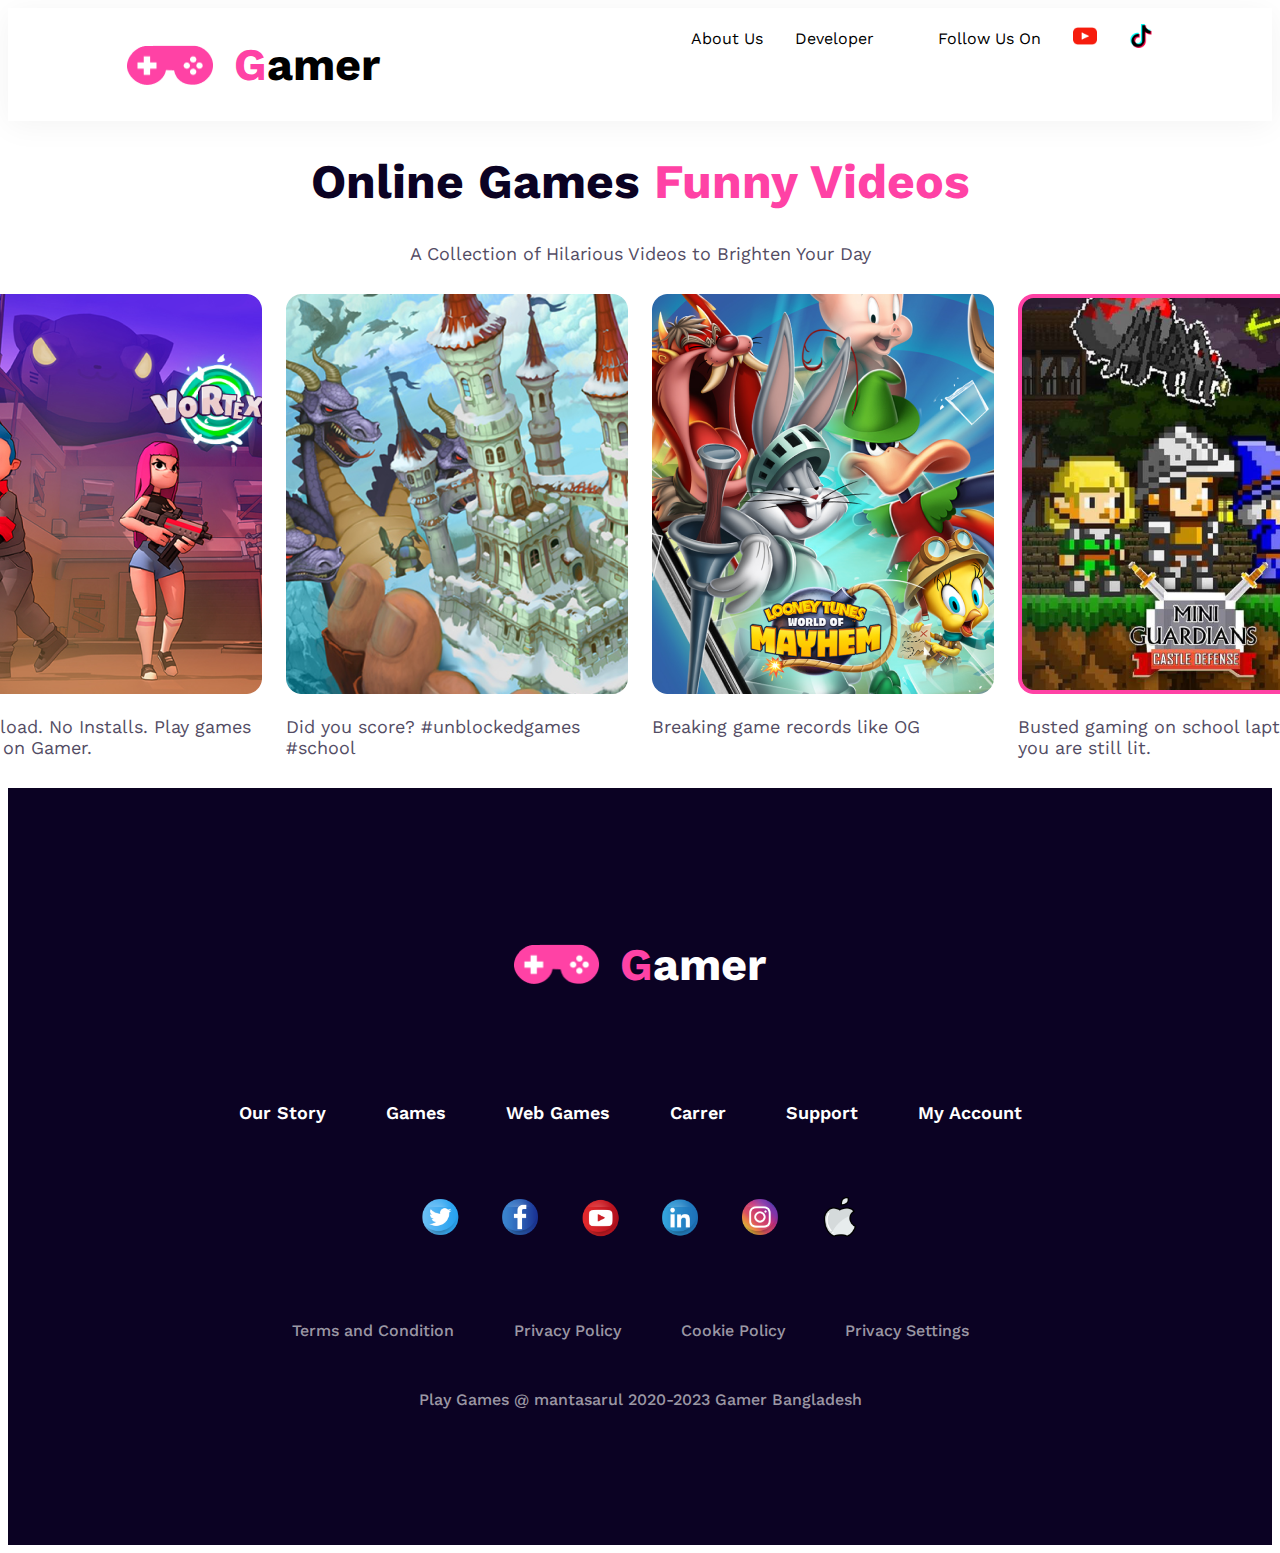
==== index.html @ 4290f9f6 "first commit" ====
<!DOCTYPE html>
<html lang="en">
<head>
    <meta charset="UTF-8">
    <meta name="viewport" content="width=device-width, initial-scale=1.0">
    <title>GameShop</title>
    <link rel="stylesheet" href="style.css">
    <link rel="preconnect" href="https://fonts.googleapis.com">
    <link rel="preconnect" href="https://fonts.gstatic.com" crossorigin>
    <link href="https://fonts.googleapis.com/css2?family=Lato:wght@700;900&family=Work+Sans:wght@400;500;600;700;800&display=swap" rel="stylesheet">
</head>
<body>
    <header>
        <nav class="nav-container">
            <div class="nav-logo">
                
                <img id="nav-img" src="images/Frame.png" alt="">
                <h1 class="gamer-logo-header"><span style="color: #FF42A5;">G</span>amer</h1>
            </div>
            <div class="nav-menu">
                <ul>
                    <li>About Us</li>
                    <li>Developer</li>
                    <li class="nav-special">
                        <div class="nav-special-box">
                            <li>Follow Us On</li>
                            <li><img class="nav-icon" src="images/youtube.png" alt=""></li>
                            <li><img class="nav-icon" src="images/tik-tok.png" alt=""></li>  
                        </div>
                    </li>
                </ul>
            </div>
        </nav>
    </header>



    <main>
        <section class="banner-1">
            <!-- <div class="goat"> -->
                <!-- <img class="banner-1-img" src="images/Group 14.png" alt=""> -->
           <!-- </div> -->

                <!-- <img class="banner-1-img" src="images/Group 18.png" alt=""> -->
        </section>

        <section class="online-game">

            <h1>Online Games <span style="color: #FF42A5 ">Funny Videos</span></h1>

            <p>A Collection of Hilarious Videos to Brighten Your Day</p>

            <div class="card-collection">

                    <div class="card">
                        <img src="images/Rectangle 4.png" alt="">
                        <p>No Download. No Installs. Play games Instantly on Gamer.</p>
                    </div>

                    <div class="card">
                        <img src="images/Rectangle 5.png" alt="">
                        <p>Did you score? #unblockedgames #school</p>
                    </div>
                    
                    <div class="card">
                        <img src="images/Rectangle 6.png" alt="">
                        <p>Breaking game records like OG</p>
                    </div>

                    <div class="card">
                        <img src="images/Rectangle 7.png" alt="">
                        <p>Busted gaming on school laptop, but you are still lit.</p>
                    </div>
            </div>

        </section>
    </main>

    <footer class="footer">
        <div class="footer-logo-1">
            <img id="nav-img" src="images/Frame.png" alt="">
            <h1 class="gamer-logo-footer"><span style="color: #FF42A5;">G</span>amer</h1>
        </div>
        <div class="footer-list">
            <ul>
                <li>Our Story</li>
                <li>Games</li>
                <li>Web Games</li>
                <li>Carrer</li>
                <li>Support</li>
                <li>My Account</li>
            </ul>
        </div>
        <div class="footer-logo-2">
            <ul>
                <li><img style="height: 2.5rem;" src="images/twitter.png" alt=""></li>
                <li><img style="height: 2.5rem;" src="images/facebook-circular-logo.png" alt=""></li>
                <li><img style="height: 2.5rem;" src="images/utube.png" alt=""></li>
                <li><img style="height: 2.5rem;" src="images/linkedin.png" alt=""></li>
                <li><img style="height: 2.5rem;" src="images/instagram.png" alt=""></li>
                <li><img style="height: 2.5rem;" src="images/apple.png" alt=""></li>
            </ul>
        </div>
        <div class="terms">
            <ul>
                <li>Terms and Condition</li>
                <li>Privacy Policy</li>
                <li>Cookie Policy</li>
                <li>Privacy Settings</li>
            </ul>
        </div>
        <div class="copyright">
            <p>Play Games @ mantasarul 2020-2023 Gamer Bangladesh</p>
        </div>
    </footer>
</body>
</html>
---- style.css ----
*{
    font-family: Work Sans; 
}

/* NAV STYLE START */

.gamer-logo-header{
    font-size: 2.8125rem;
    font-weight: 700;
    /* color: #FF42A5;  */
    color: black;
}

.gamer-logo-footer{
    font-size: 2.8125rem;
    font-weight: 700;
    /* color: #FF42A5;  */
    color: #FFF;
}

.nav-icon{
    height: 1.5rem;
}

.nav-container{
    display: flex;
    justify-content: space-around;
    background: #FFF;
    box-shadow: 0px 4px 30px 0px rgba(0, 0, 0, 0.05);
}

.nav-logo{
    display: flex;
    align-items: center;
}

.nav-menu ul{
    display: flex;
    list-style: none;
    align-items: center;
}

.nav-menu ul li{
    align-items: center;
    padding-left: 2rem;
}

.nav-special{
    align-items: center;
}


.nav-special-box > li{
    width: 16.375rem;
    height: 3.5rem;
    flex-shrink: 0; 
    border-radius: 0.5rem;
    background: red;
}

#nav-img{
    width: 5.37756rem;
    height: 2.5rem;
    flex-shrink: 0;
    padding-right: 1.25rem;
}

/* NAV STYLE END */

/* BANNER 1 STYLE START */

.banner-1{
    /* display: flex; */
    background-image: url("backgroud.png");
    background-size: cover;
}

.banner-1-img{
    height: 43.75rem; 
    padding-right: 4.25rem;
}

/* .goat{
    background-image: url("images/Group 14.png");
    flex: wrap;
} */

/* BANNER 1 STYLE END */


/* --------------------------------------------------------------------------------------------------- */


/* ONLINE GAME STYLE START */

.online-game{
    text-align: center;
}

.card-collection{
    display: flex;
    justify-content: center;
}

.card{
    max-width: 22rem;
    padding: 0.75rem;
    text-align: left;
}

.online-game h1{
    color: #0B0223; 
    font-weight: 700; 
    font-size: 3rem; 
}

.online-game p{
    color: #534C64; 
    font-size: 1.125rem; 
    font-weight: 400; 
}




/* --------------------------------------------------------------------------------------------------- */


/* FOOTER SECTION STYLE START */

.footer-logo-1{
    display: flex;
    align-items: center;
    justify-content: center;
    padding-top: 7.5rem;
}

.footer-list ul{
    color: #FFF; 
    display: flex;
    justify-content: center; 
    font-size: 1.125rem;
    font-style: normal;
    font-weight: 600; 

}

.footer-list ul li{
    padding-right: 3.75rem;
    list-style: none;
    padding-top: 3.94rem;
}


.footer-logo-2 ul li{
    list-style: none;
    padding-right: 2.5rem;
    padding-top: 3.5rem;
}

.footer-logo-2 ul{
    display: flex;
    justify-content: center;

}

.terms ul{
    display: flex;
    justify-content: center; 
}

.terms ul li{
    list-style: none;
    padding-right: 3.75rem;
    padding-top: 4rem;
    color: rgba(255, 255, 255, 0.60);
    font-size: 1rem;
    font-style: normal;
    font-weight: 500;
}

.terms p, .copyright{
    justify-content: center;
    text-align: center;
    padding-top: 1.12rem;
    padding-bottom: 7.5rem;
    color: rgba(255, 255, 255, 0.60);
    font-size: 1rem;
    font-weight: 500;
}

.footer{
    background: #0B0223;
    /* margin-left: 0px;
    margin-right: 0px;
    padding-left: 0px;
    padding-right: 0px; */
}
/* .copyright> p{
    padding-left: 46rem;
    padding-right: 46rem;
} */

/* FOOTER SECTION STYLE END */
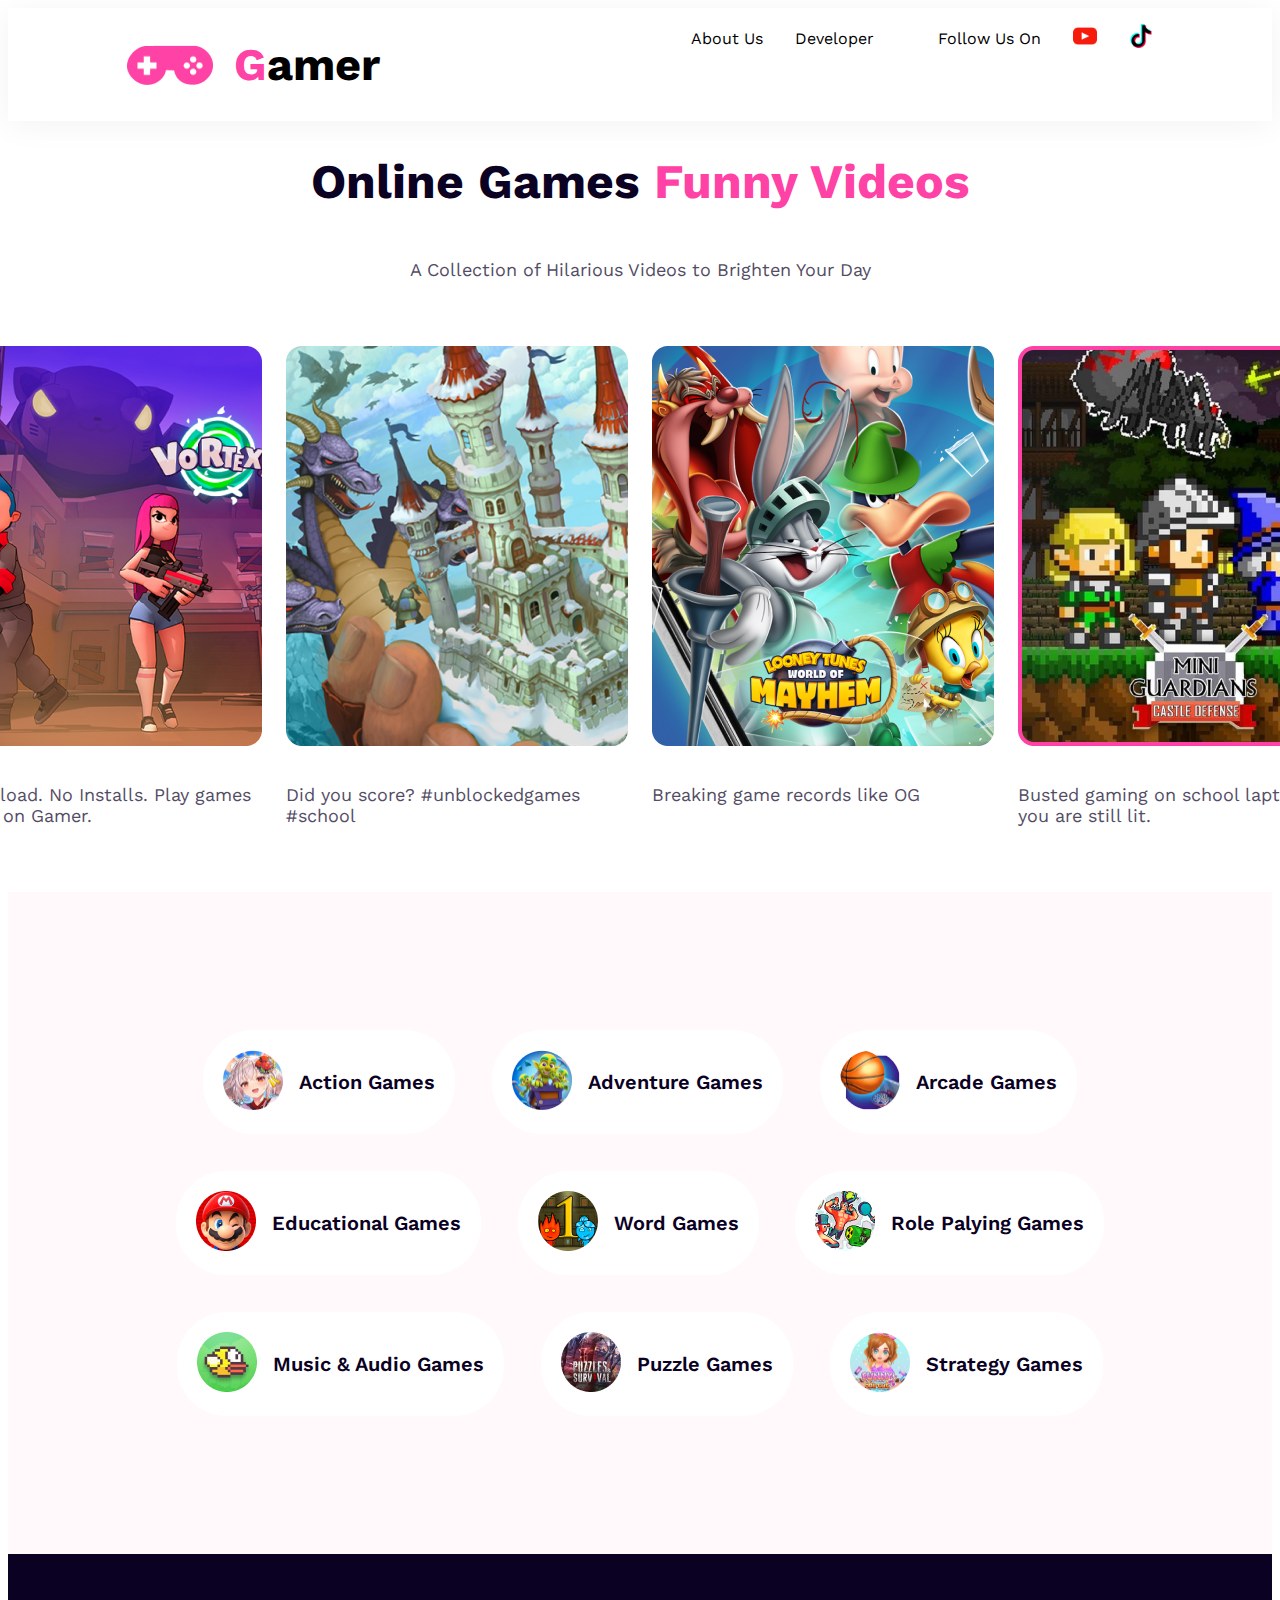
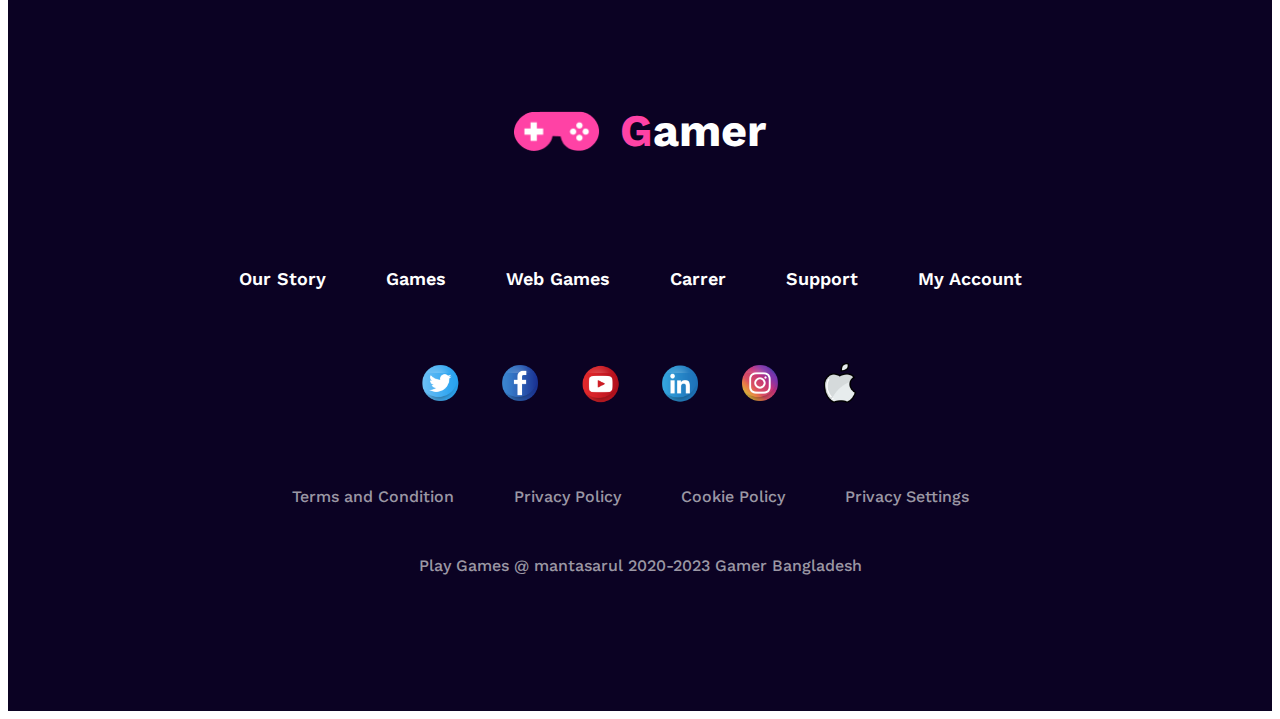
==== commit 21ea9f75: "icon section added" ====
--- a/index.html
+++ b/index.html
@@ -74,6 +74,49 @@
             </div>
 
         </section>
+
+        <section class="icons">
+            <!-- <div class="icon-container"> -->
+                <div class="icon-card">
+                    <img src="images/Rectangle 11.png" alt="">
+                    <p>Action Games</p>
+                </div>
+                <div class="icon-card">
+                    <img src="images/Rectangle 12.png" alt="">
+                    <p>Adventure Games</p>
+                </div>
+                <div class="icon-card">
+                    <img src="images/Rectangle 13.png" alt="">
+                    <p>Arcade Games</p>
+                </div>
+                <div class="icon-card">
+                    <img src="images/Rectangle 14.png" alt="">
+                    <p>Educational Games</p>
+                </div>
+                <div class="icon-card">
+                    <img src="images/Rectangle 15.png" alt="">
+                    <p>Word Games</p>
+                </div>
+                <div class="icon-card">
+                    <img src="images/Rectangle 16.png" alt="">
+                    <p>Role Palying Games</p>
+                </div>
+                <div class="icon-card">
+                    <img src="images/Rectangle 17.png" alt="">
+                    <p>Music & Audio Games</p>
+                </div>
+                <div class="icon-card">
+                    <img src="images/Rectangle 18.png" alt="">
+                    <p>Puzzle Games</p>
+                </div>
+                <div class="icon-card">
+                    <img src="images/Rectangle 19.png" alt="">
+                    <p>Strategy Games</p>
+                </div>
+            <!-- </div> -->
+
+        </section>
+
     </main>
 
     <footer class="footer">
--- a/style.css
+++ b/style.css
@@ -118,9 +118,44 @@
     color: #534C64; 
     font-size: 1.125rem; 
     font-weight: 400; 
-}
-
-
+    padding-bottom: 2.25rem;
+    padding-top: 1rem;
+}
+
+.icons, .icon-card{
+    display: flex;
+}
+
+.icons{
+    flex-wrap: wrap;
+    background: linear-gradient(90deg, rgba(255, 66, 165, 0.03) 0%, rgba(255, 66, 165, 0.03) 100%);
+    /* padding: 7rem 15.56rem; */
+    padding-top: 7.5rem;
+    padding-bottom: 7.5rem;
+    padding-left: 100px;
+    padding-right: 100px;
+    justify-content: center;
+}
+
+.icon-card img{
+    width: 3.75rem;
+    height: 3.75rem;
+    flex-shrink: 0; 
+}
+
+.icon-card p{
+    color: #0B0223; 
+    font-size: 1.25rem; 
+    font-weight: 600; 
+    padding-left: 1rem;
+}
+
+.icon-card{
+    padding: 1.25rem;
+    border-radius: 3.125rem;
+    background: #FFF;
+    margin: 1.15rem;
+}
 
 
 /* --------------------------------------------------------------------------------------------------- */
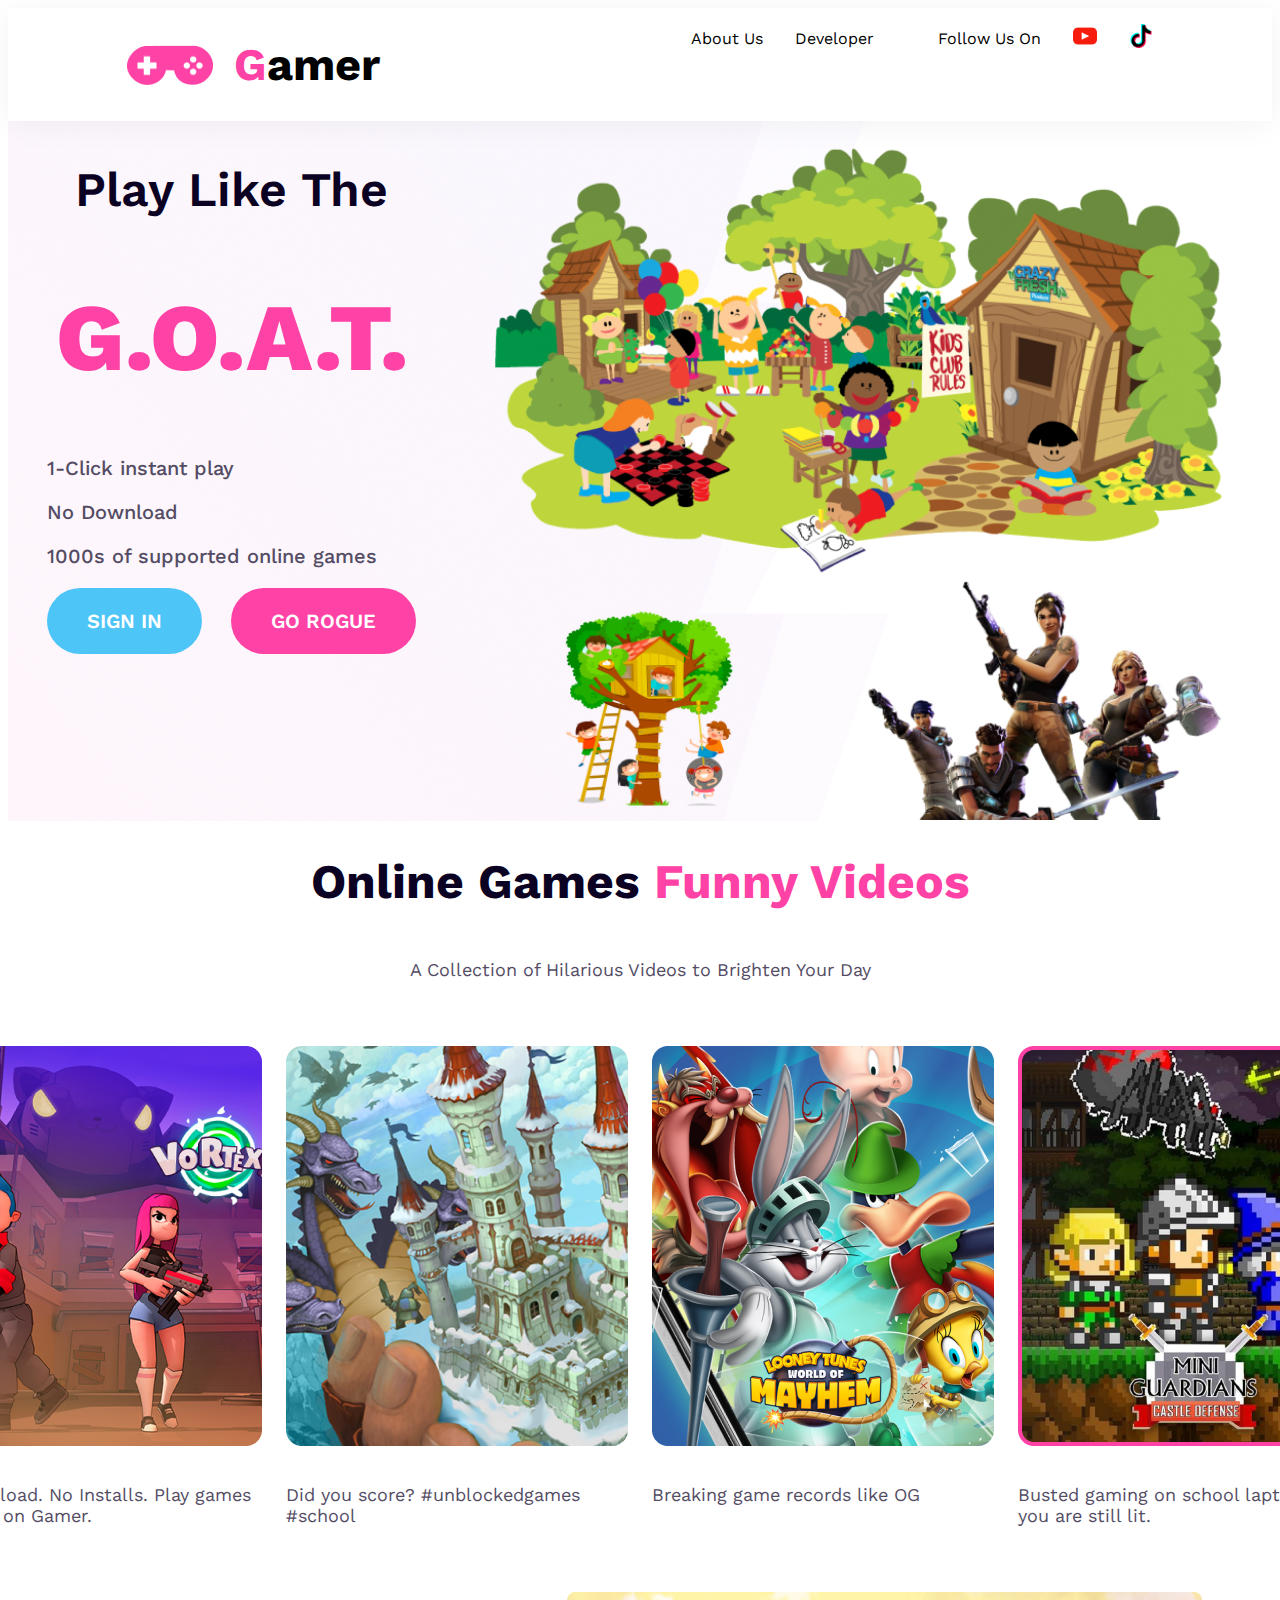
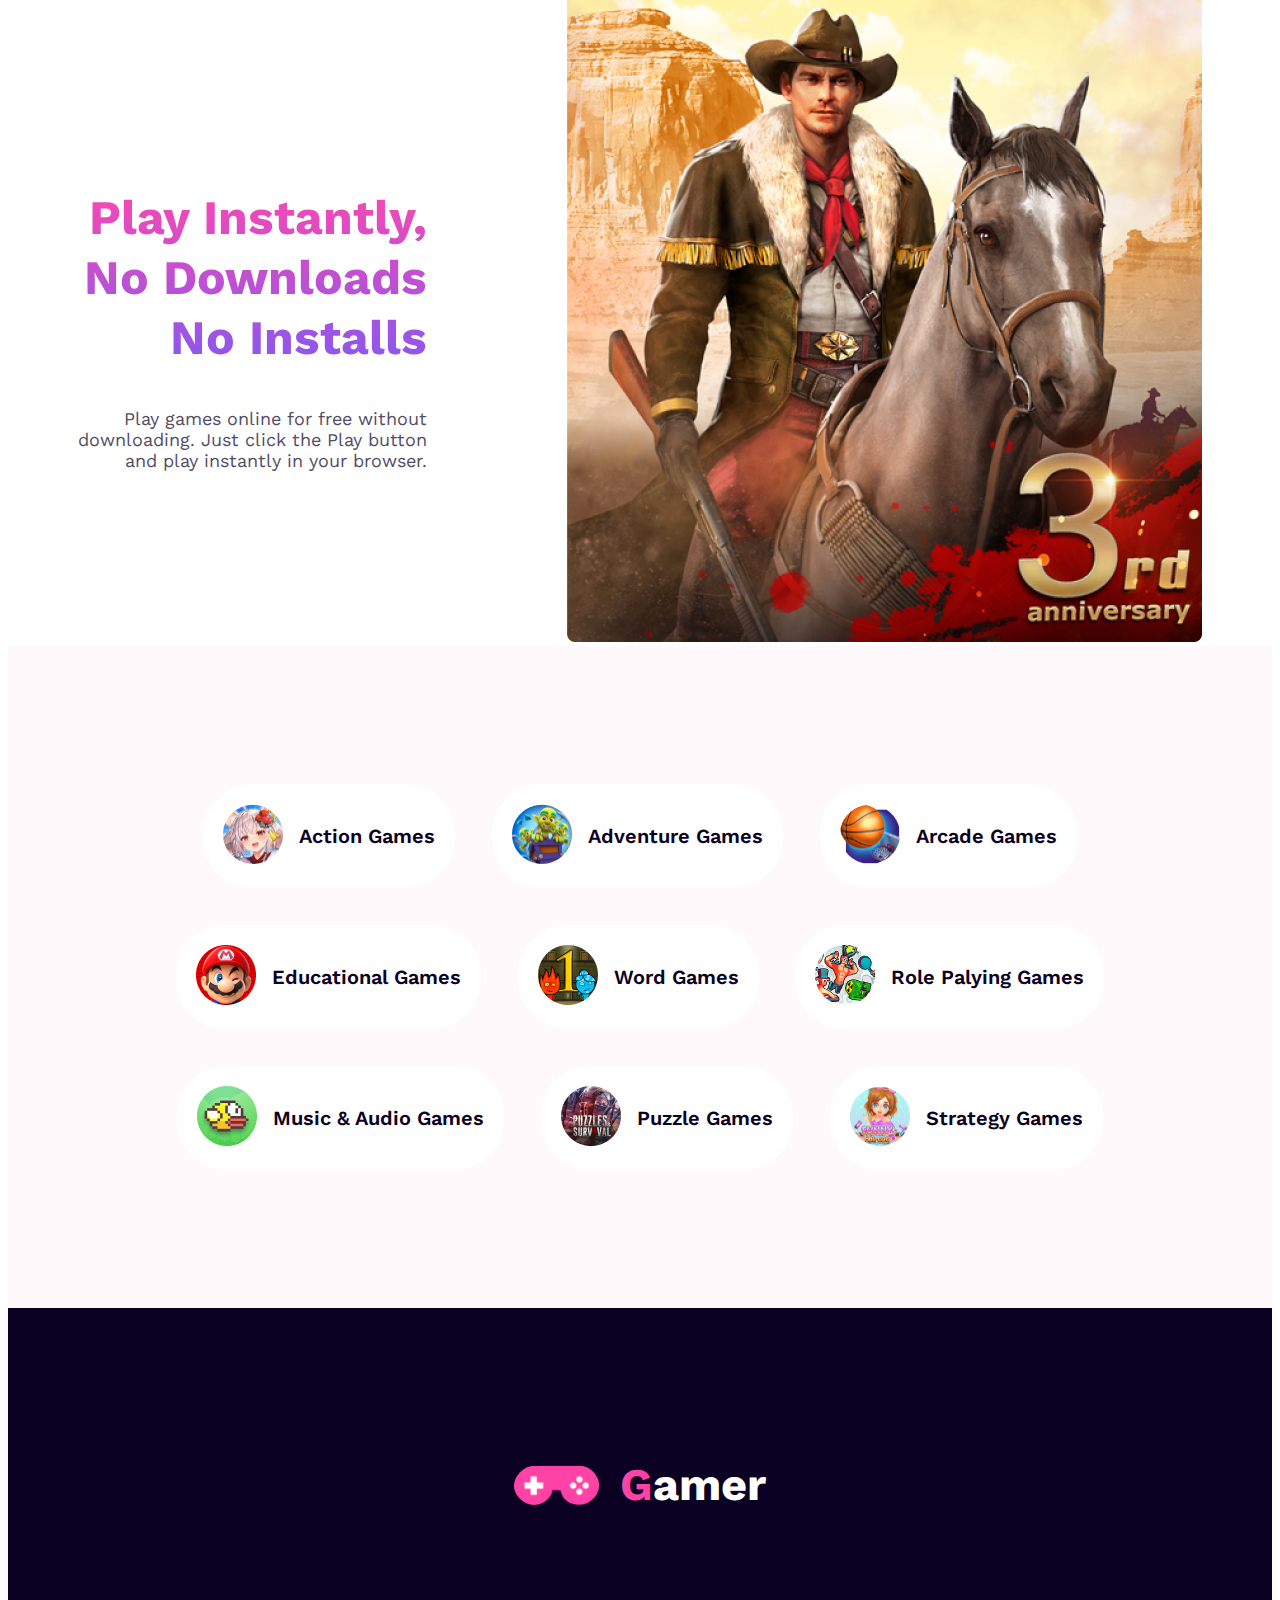
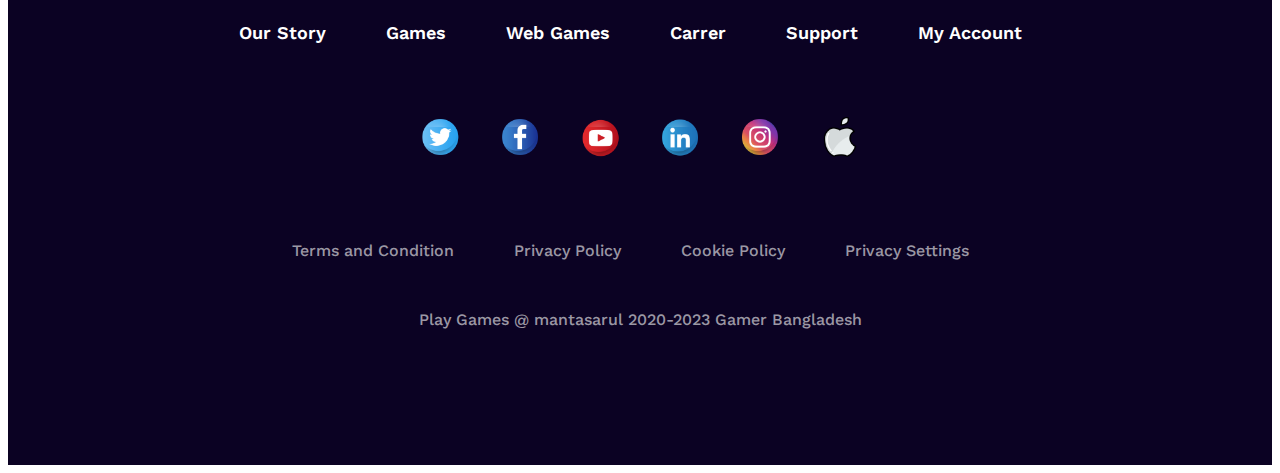
==== commit 23d1c007: "structure done" ====
--- a/index.html
+++ b/index.html
@@ -37,11 +37,21 @@
 
     <main>
         <section class="banner-1">
-            <!-- <div class="goat"> -->
-                <!-- <img class="banner-1-img" src="images/Group 14.png" alt=""> -->
-           <!-- </div> -->
+            <div class="banner-content">
 
-                <!-- <img class="banner-1-img" src="images/Group 18.png" alt=""> -->
+                <h2>Play Like The</h2>
+                <h1>G.O.A.T.</h1>
+                <!-- <p id="play">Play Like The</p>
+                <p id="goat">G.O.A.T.</p> -->
+                <p>1-Click instant play</p>
+                <p>No Download</p>
+                <p>1000s of supported online games</p>
+
+                <button id="signin">SIGN IN</button>
+                <button id="rogue">GO ROGUE</button>
+
+            </div>
+            <img src="images/Group 18.png" alt="">
         </section>
 
         <section class="online-game">
@@ -71,6 +81,18 @@
                         <img src="images/Rectangle 7.png" alt="">
                         <p>Busted gaming on school laptop, but you are still lit.</p>
                     </div>
+            </div>
+
+        </section>
+
+        <section class="play">
+            <div class="writing">
+                <h2>Play Instantly,<br><span style="color: black;">No Downloads</span><br><span style="color: black;" >No Installs</span></h2>
+                <p>Play games online for free without<br>downloading. Just click the Play button<br>and play instantly in your browser.</p>
+            </div>
+            <div class="photo" >
+                <img src="images/Rectangle 55.png" alt="">
+                <!-- <img src="images/Rectangle 66.png" alt=""> -->
             </div>
 
         </section>
--- a/style.css
+++ b/style.css
@@ -69,8 +69,8 @@
 
 /* BANNER 1 STYLE START */
 
-.banner-1{
-    /* display: flex; */
+/* .banner-1{
+    display: flex;
     background-image: url("backgroud.png");
     background-size: cover;
 }
@@ -78,12 +78,81 @@
 .banner-1-img{
     height: 43.75rem; 
     padding-right: 4.25rem;
-}
+} */
 
 /* .goat{
     background-image: url("images/Group 14.png");
     flex: wrap;
 } */
+
+
+.banner-1{
+    background-image: url("backgroud.png");
+    height: 43.75rem;
+    background-repeat: no-repeat;
+    display: flex;
+    justify-content: space-around;
+}
+
+.banner-content h2{
+/* #play{ */
+    color: #0B0223; 
+    font-weight: 600; 
+    text-align: center;
+    font-size: 3rem; 
+    /* padding-top: 9.25rem; */
+}
+
+.banner-content h1{
+/* #goat{ */
+    color: #FF42A5;
+    text-align: center; 
+    font-size: 5.9375rem; 
+    font-weight: 800; 
+
+}
+
+.banner-content p{
+    color: #534C64; 
+    font-size: 1.25rem; 
+    font-weight: 500; 
+}
+
+#signin{
+    border-radius: 3rem;
+    background: #4EC5F7;
+    display: inline-flex;
+    padding: 1.3125rem 2.5rem;
+    align-items: flex-start;
+    gap: 0.625rem;
+    border: none;
+    color: white;
+    font-size: 1.25rem; 
+    font-weight: 600; 
+}
+
+#rogue{
+    margin-left: 1.5rem;
+    border-radius: 3rem;
+    background: #FF42A5;
+    display: inline-flex;
+    padding: 1.3125rem 2.5rem;
+    align-items: flex-start;
+    gap: 0.625rem;
+    border: none;
+    color: white;
+    font-size: 1.25rem; 
+    font-weight: 600; 
+}
+
+/* .banner-1 img{
+
+} */
+
+.banner-1 h2{
+    padding-top: 0;
+}
+
 
 /* BANNER 1 STYLE END */
 
@@ -161,6 +230,38 @@
 /* --------------------------------------------------------------------------------------------------- */
 
 
+/* PLAY SECTION START */
+
+.play{
+    display: flex;
+    align-items: center;
+    justify-content: space-around;
+
+}
+
+.writing p{
+    color: #534C64;
+    font-size: 1.125rem;
+    font-weight: 400;
+    text-align: right; 
+}
+
+.writing h2{
+    background: linear-gradient(180deg, #F948B2 0%, #8758F1 100%);
+    background-clip: text;
+    -webkit-background-clip: text;
+    -webkit-text-fill-color: transparent;
+    text-align: right;
+    font-family: Work Sans;
+    font-size: 3rem;
+    font-style: normal;
+    font-weight: 700;
+    line-height: 3.75rem; /* 125% */
+}
+
+/* --------------------------------------------------------------------------------------------------- */
+
+
 /* FOOTER SECTION STYLE START */
 
 .footer-logo-1{
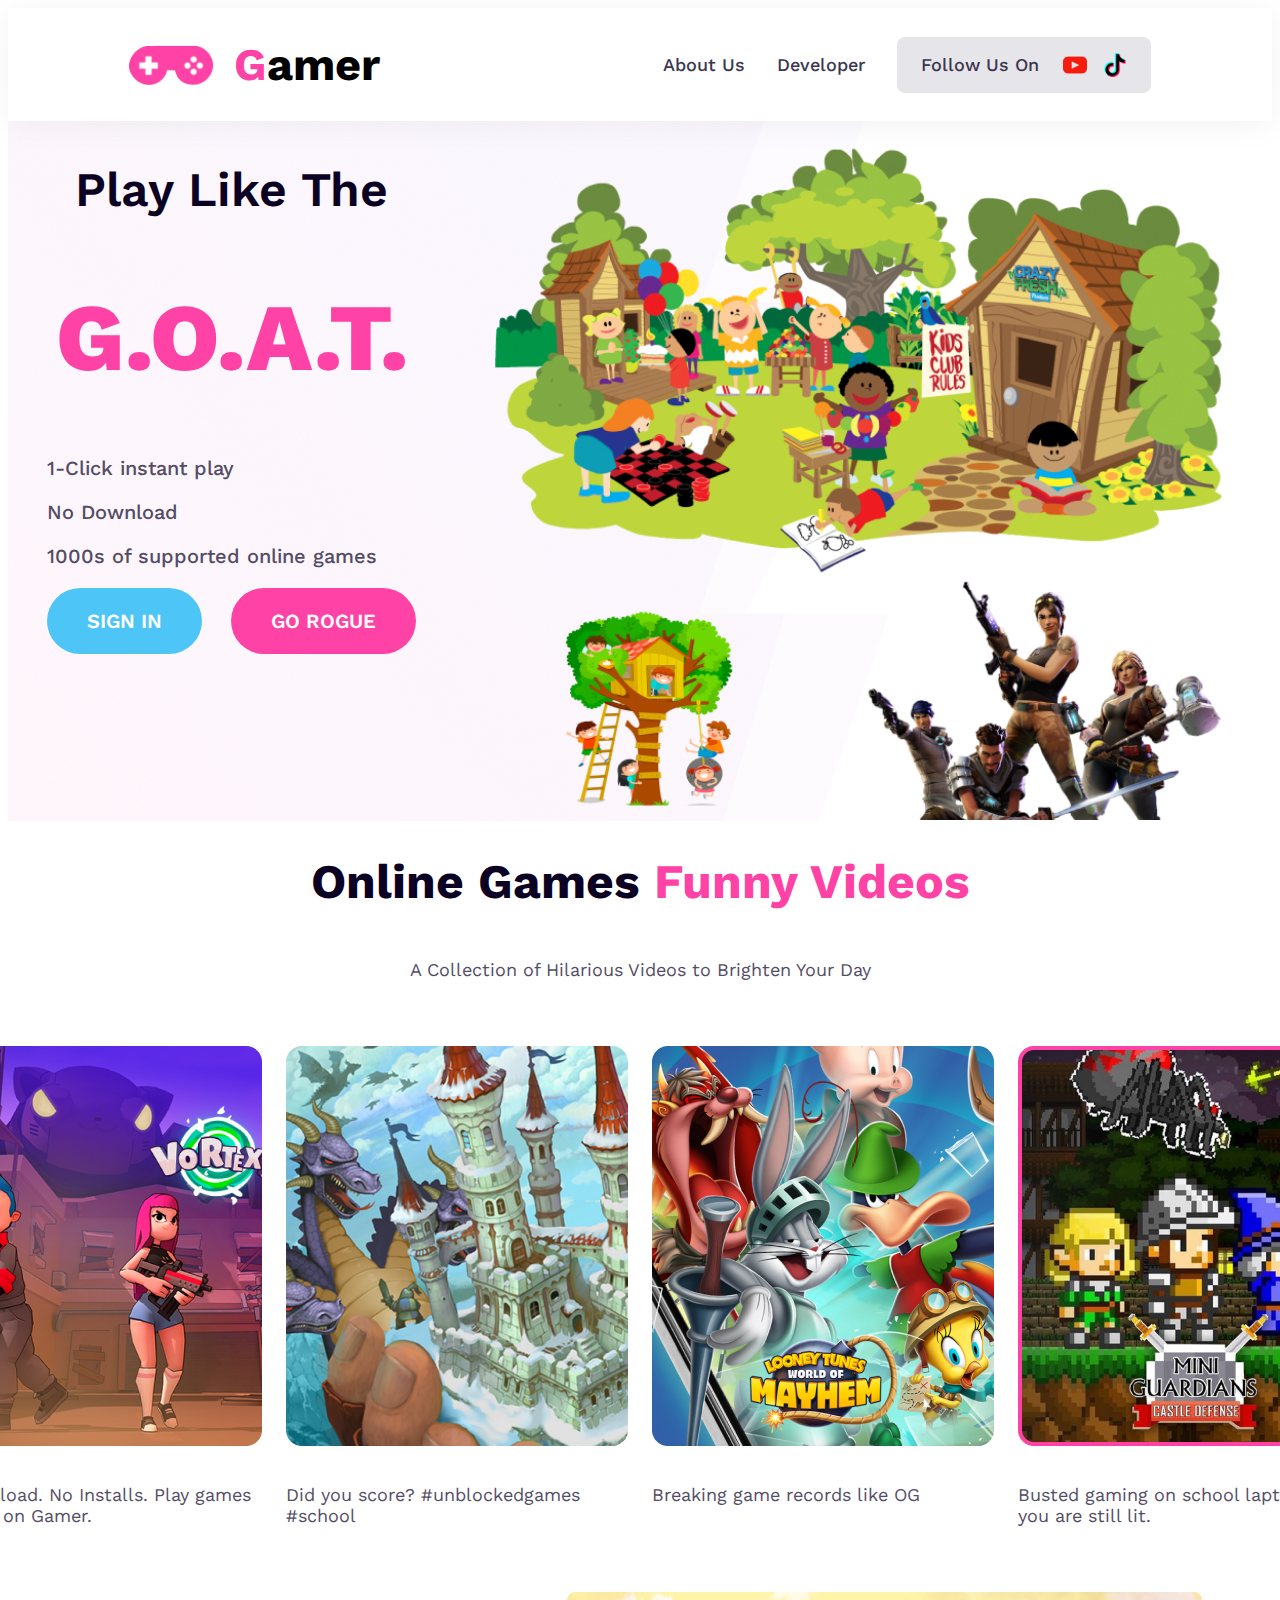
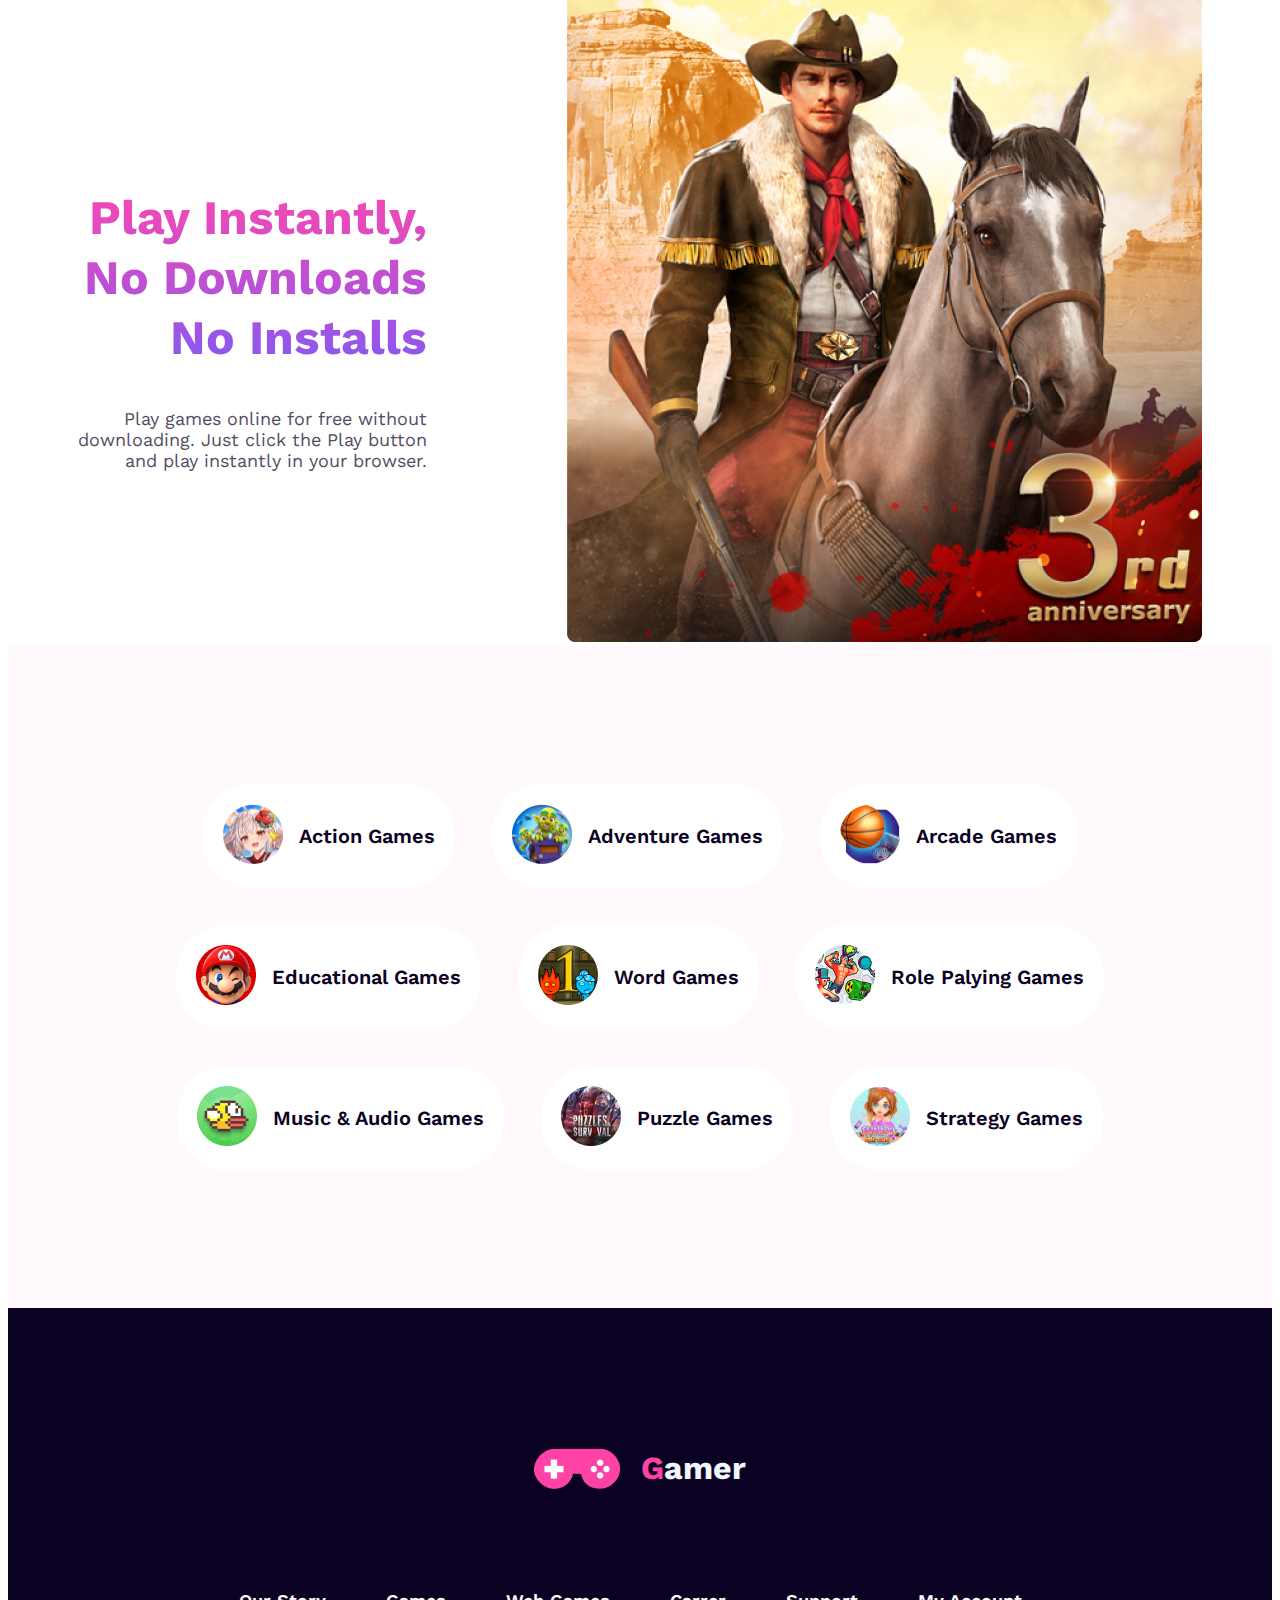
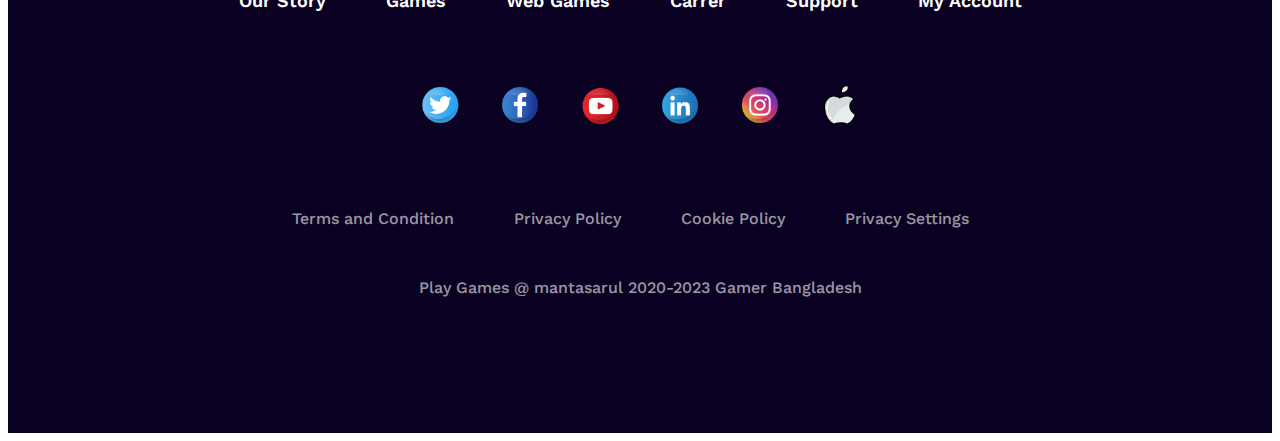
==== commit fe518861: "header fixed" ====
--- a/index.html
+++ b/index.html
@@ -8,29 +8,25 @@
     <link rel="preconnect" href="https://fonts.googleapis.com">
     <link rel="preconnect" href="https://fonts.gstatic.com" crossorigin>
     <link href="https://fonts.googleapis.com/css2?family=Lato:wght@700;900&family=Work+Sans:wght@400;500;600;700;800&display=swap" rel="stylesheet">
+    <link rel="icon" type="image/x-icon" href="images/Frame.png">
 </head>
 <body>
-    <header>
-        <nav class="nav-container">
-            <div class="nav-logo">
-                
-                <img id="nav-img" src="images/Frame.png" alt="">
-                <h1 class="gamer-logo-header"><span style="color: #FF42A5;">G</span>amer</h1>
+    <header class="nav-header">
+        <div class="left-side">
+            <img style="height: 2.5rem; padding-right: 1.25rem;" src="images/Frame.png" alt="">
+            <h1><span style="color: #FF42A5;">G</span>amer</h1>
+        </div>
+        <div class="right-side">
+            <ul>
+                <li>About Us</li>
+                <li>Developer</li>
+            </ul>
+            <div class="text-with-icon">
+                <h6>Follow Us On</h6> 
+                <img class="nav-img" style="padding-right: 1rem;" src="images/youtube.png" alt=""> 
+                <img class="nav-img" style="padding-right: 1.5rem;" src="images/tik-tok.png" alt="">
             </div>
-            <div class="nav-menu">
-                <ul>
-                    <li>About Us</li>
-                    <li>Developer</li>
-                    <li class="nav-special">
-                        <div class="nav-special-box">
-                            <li>Follow Us On</li>
-                            <li><img class="nav-icon" src="images/youtube.png" alt=""></li>
-                            <li><img class="nav-icon" src="images/tik-tok.png" alt=""></li>  
-                        </div>
-                    </li>
-                </ul>
-            </div>
-        </nav>
+        </div>
     </header>
 
 
@@ -143,8 +139,8 @@
 
     <footer class="footer">
         <div class="footer-logo-1">
-            <img id="nav-img" src="images/Frame.png" alt="">
-            <h1 class="gamer-logo-footer"><span style="color: #FF42A5;">G</span>amer</h1>
+            <img style="padding-right: 1.25rem;" src="images/Frame.png" alt="">
+            <h1 class="gamer-logo-footer"><span style="color: #FF42A5;">G</span><span style="color: aliceblue;">amer</span></h1>
         </div>
         <div class="footer-list">
             <ul>
--- a/style.css
+++ b/style.css
@@ -4,65 +4,59 @@
 
 /* NAV STYLE START */
 
-.gamer-logo-header{
+.nav-img{
+    height: 1.5rem;
+    
+}
+
+.left-side, .right-side, .nav-header{
+    display: flex;
+    justify-content: space-around;
+    align-items: center;
+}
+
+.nav-header{
+    background: #FFF;
+    box-shadow: 0px 4px 30px 0px rgba(0, 0, 0, 0.05);
+}
+
+.right-side ul{
+    list-style: none;
+    display: flex;
+}
+
+.text-with-icon{
+    display: flex;
+    align-items: center;
+    background: rgba(11, 2, 35, 0.10); 
+    border-radius: 0.5rem;
+
+}
+
+.left-side h1{
+    text-align: center;
     font-size: 2.8125rem;
     font-weight: 700;
-    /* color: #FF42A5;  */
-    color: black;
-}
-
-.gamer-logo-footer{
-    font-size: 2.8125rem;
-    font-weight: 700;
-    /* color: #FF42A5;  */
-    color: #FFF;
-}
-
-.nav-icon{
-    height: 1.5rem;
-}
-
-.nav-container{
-    display: flex;
-    justify-content: space-around;
-    background: #FFF;
-    box-shadow: 0px 4px 30px 0px rgba(0, 0, 0, 0.05);
-}
-
-.nav-logo{
-    display: flex;
-    align-items: center;
-}
-
-.nav-menu ul{
-    display: flex;
-    list-style: none;
-    align-items: center;
-}
-
-.nav-menu ul li{
-    align-items: center;
-    padding-left: 2rem;
-}
-
-.nav-special{
-    align-items: center;
-}
-
-
-.nav-special-box > li{
-    width: 16.375rem;
-    height: 3.5rem;
-    flex-shrink: 0; 
-    border-radius: 0.5rem;
-    background: red;
-}
-
-#nav-img{
-    width: 5.37756rem;
-    height: 2.5rem;
-    flex-shrink: 0;
-    padding-right: 1.25rem;
+    line-height: normal; 
+}
+
+.right-side ul li{
+    color: #3C354F;
+    text-align: center;
+    font-size: 1.125rem;
+    font-weight: 500;
+    line-height: normal;
+    padding-right: 2rem;
+}
+
+.text-with-icon h6{
+    color: #3C354F;
+    text-align: center;
+    font-size: 1.125rem;
+    font-weight: 500;
+    line-height: normal;
+    padding: 1.06rem 1.5rem 1.13rem 1.5rem;
+    margin: 0;
 }
 
 /* NAV STYLE END */
@@ -175,6 +169,7 @@
     max-width: 22rem;
     padding: 0.75rem;
     text-align: left;
+    flex-wrap: wrap;
 }
 
 .online-game h1{
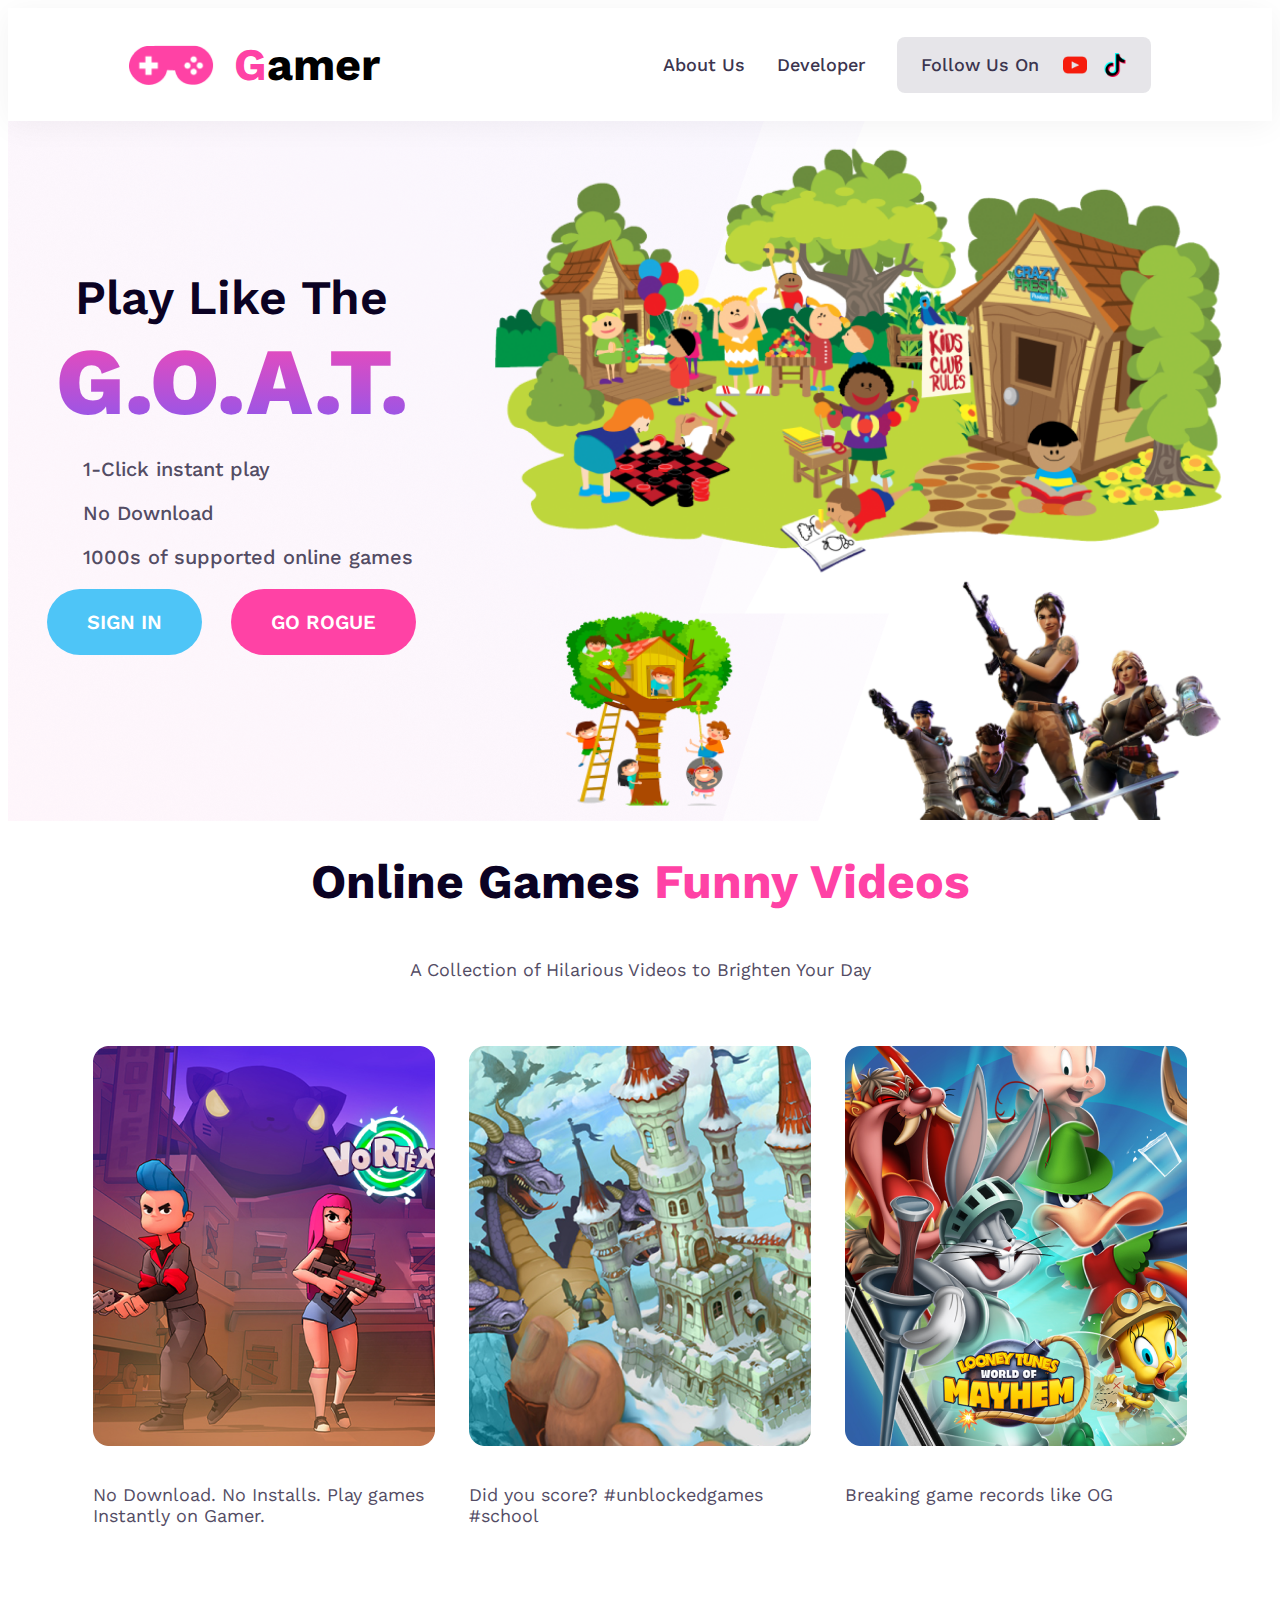
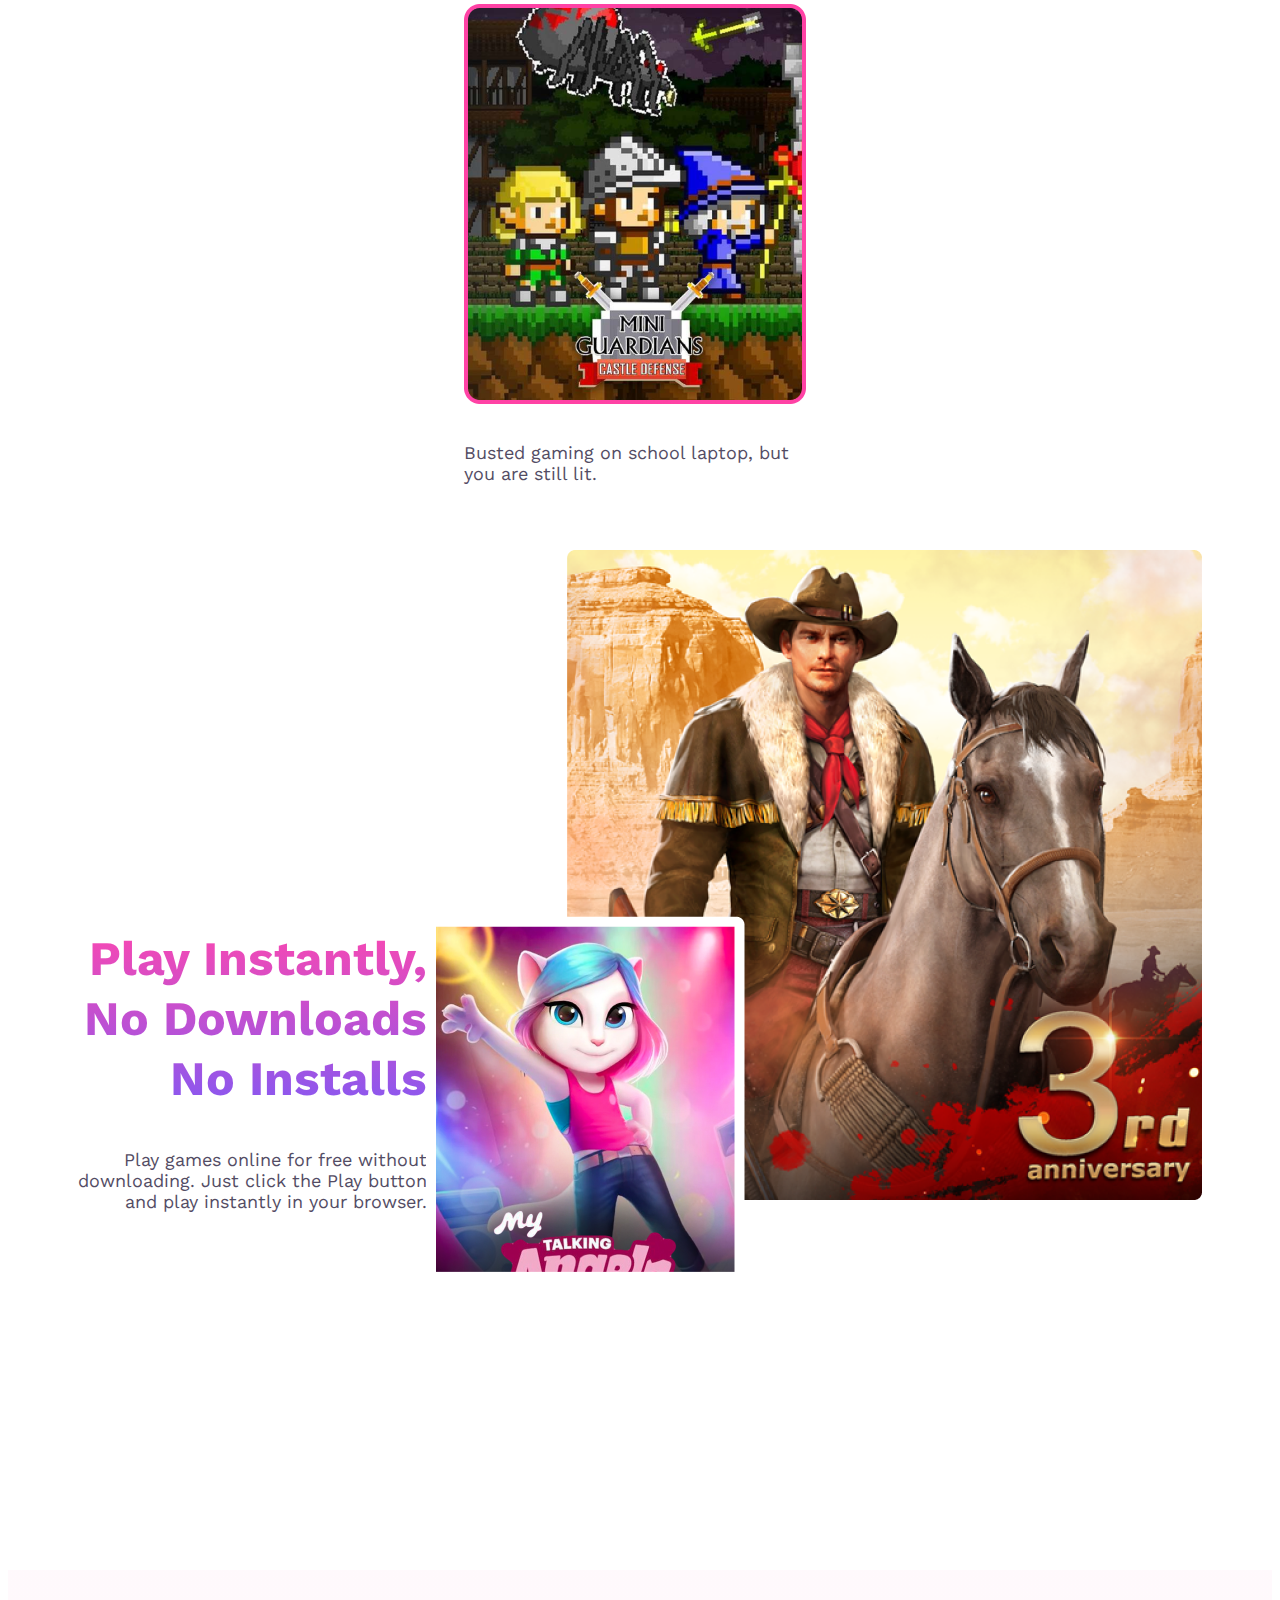
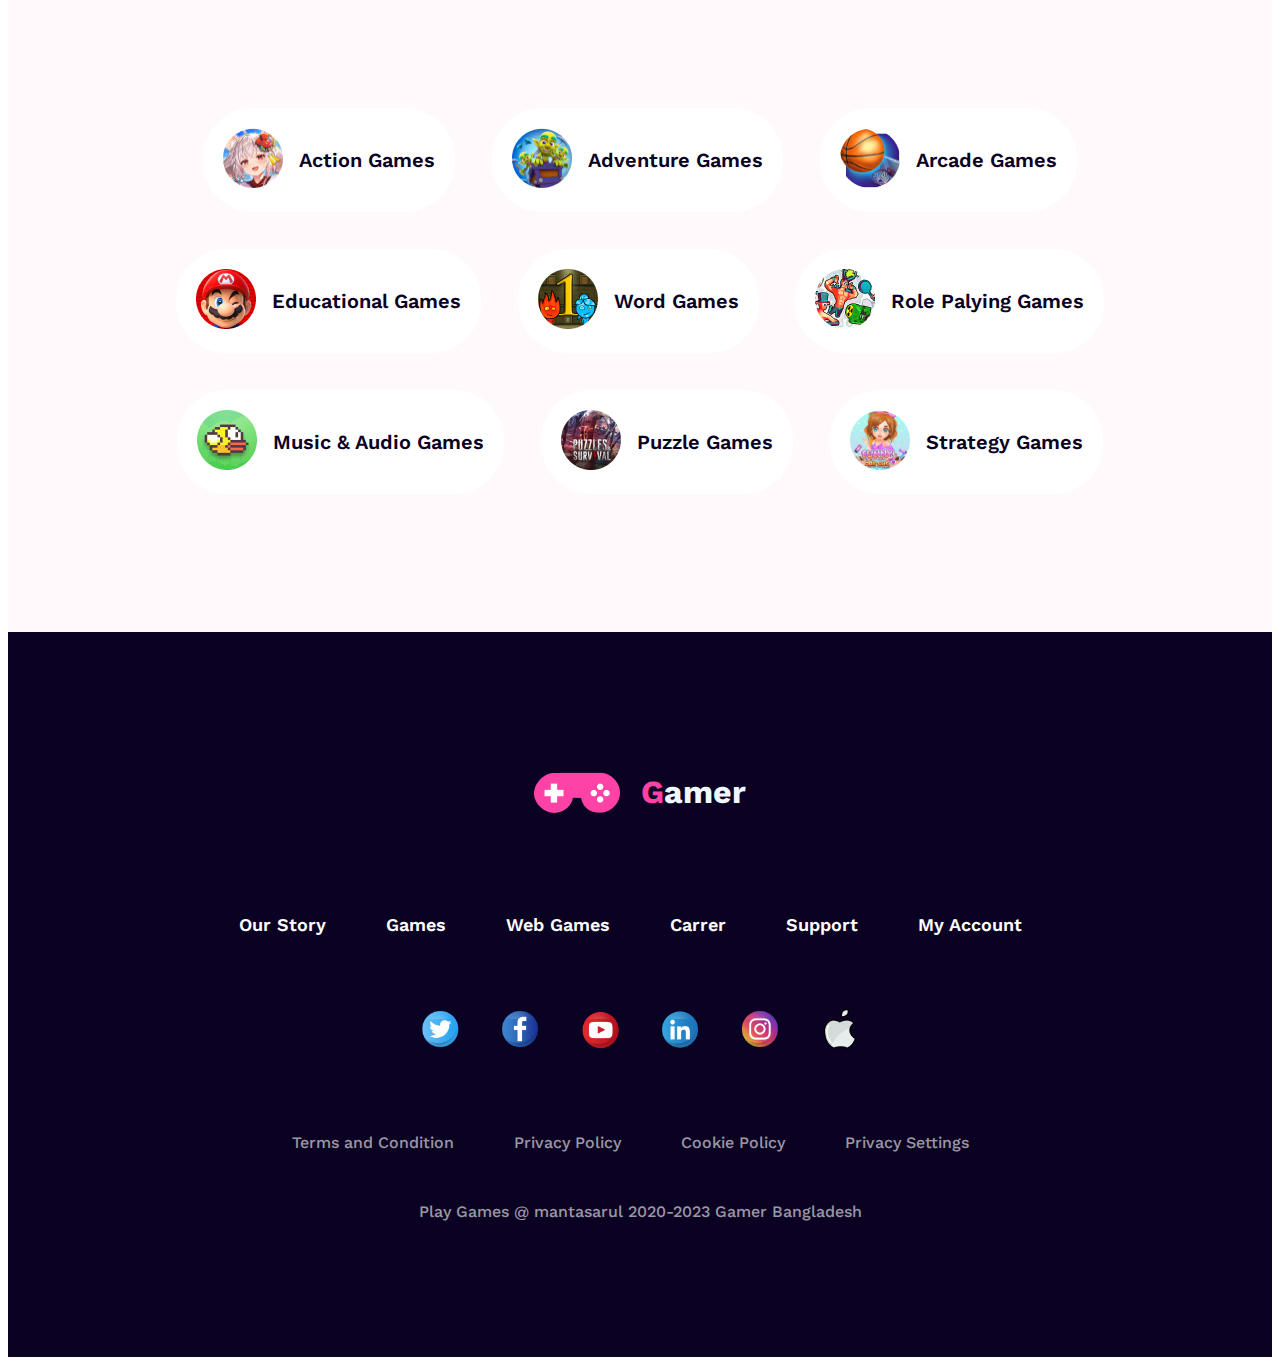
==== commit 444924a8: "basic done" ====
--- a/index.html
+++ b/index.html
@@ -59,22 +59,22 @@
             <div class="card-collection">
 
                     <div class="card">
-                        <img src="images/Rectangle 4.png" alt="">
+                        <img class="watch" src="images/Rectangle 4.png" alt="">
                         <p>No Download. No Installs. Play games Instantly on Gamer.</p>
                     </div>
 
                     <div class="card">
-                        <img src="images/Rectangle 5.png" alt="">
+                        <img class="watch" src="images/Rectangle 5.png" alt="">
                         <p>Did you score? #unblockedgames #school</p>
                     </div>
                     
                     <div class="card">
-                        <img src="images/Rectangle 6.png" alt="">
+                        <img class="watch" src="images/Rectangle 6.png" alt="">
                         <p>Breaking game records like OG</p>
                     </div>
 
                     <div class="card">
-                        <img src="images/Rectangle 7.png" alt="">
+                        <img class="watch" src="images/Rectangle 7.png" alt="">
                         <p>Busted gaming on school laptop, but you are still lit.</p>
                     </div>
             </div>
@@ -87,8 +87,8 @@
                 <p>Play games online for free without<br>downloading. Just click the Play button<br>and play instantly in your browser.</p>
             </div>
             <div class="photo" >
-                <img src="images/Rectangle 55.png" alt="">
-                <!-- <img src="images/Rectangle 66.png" alt=""> -->
+                <img id="static-image" src="images/Rectangle 55.png" alt="">
+                <img id="play-image" src="images/Rectangle 66.png" alt="">
             </div>
 
         </section>
--- a/style.css
+++ b/style.css
@@ -89,20 +89,26 @@
 }
 
 .banner-content h2{
-/* #play{ */
-    color: #0B0223; 
-    font-weight: 600; 
-    text-align: center;
-    font-size: 3rem; 
-    /* padding-top: 9.25rem; */
+    color: #0B0223;
+    text-align: center;
+    font-size: 3rem;
+    font-weight: 600;
+    line-height: normal; 
+    margin-bottom: 0;
+    margin-top: 9.25rem;
 }
 
 .banner-content h1{
-/* #goat{ */
-    color: #FF42A5;
-    text-align: center; 
-    font-size: 5.9375rem; 
-    font-weight: 800; 
+    text-align: center;
+    font-size: 5.9375rem;
+    font-weight: 800;
+    line-height: normal;
+    background: linear-gradient(180deg, #F948B2 0%, #8758F1 100%);
+    background-clip: text;
+    -webkit-background-clip: text;
+    -webkit-text-fill-color: transparent;
+    margin-top: 0;
+    margin-bottom: 0;
 
 }
 
@@ -110,6 +116,7 @@
     color: #534C64; 
     font-size: 1.25rem; 
     font-weight: 500; 
+    padding-left: 2.25rem;
 }
 
 #signin{
@@ -158,11 +165,13 @@
 
 .online-game{
     text-align: center;
+    flex-wrap: wrap;
 }
 
 .card-collection{
     display: flex;
     justify-content: center;
+    flex-wrap: wrap;
 }
 
 .card{
@@ -219,6 +228,14 @@
     border-radius: 3.125rem;
     background: #FFF;
     margin: 1.15rem;
+}
+
+.icons :hover{
+    border: 2px solid palevioletred;
+}
+
+.icon-card :hover{
+    border: none;
 }
 
 
@@ -254,6 +271,29 @@
     line-height: 3.75rem; /* 125% */
 }
 
+/* #static-image{
+    position: absolute;
+} */
+
+#play-image{
+    display: block;
+    position: relative;
+    /* bottom: 100px; */
+    bottom: 18rem;
+    right: 8.8rem;
+
+    /* left: 50%; */
+    /* bottom: 100px; */
+    
+}
+
+.watch :hover{
+    background-color: black;
+    opacity: 0.5;
+    border-radius: 0.5;
+}
+
+
 /* --------------------------------------------------------------------------------------------------- */
 
 
@@ -335,3 +375,6 @@
 /* FOOTER SECTION STYLE END */
 
 
+@media screen and (maximum-width: 576px){
+    
+}